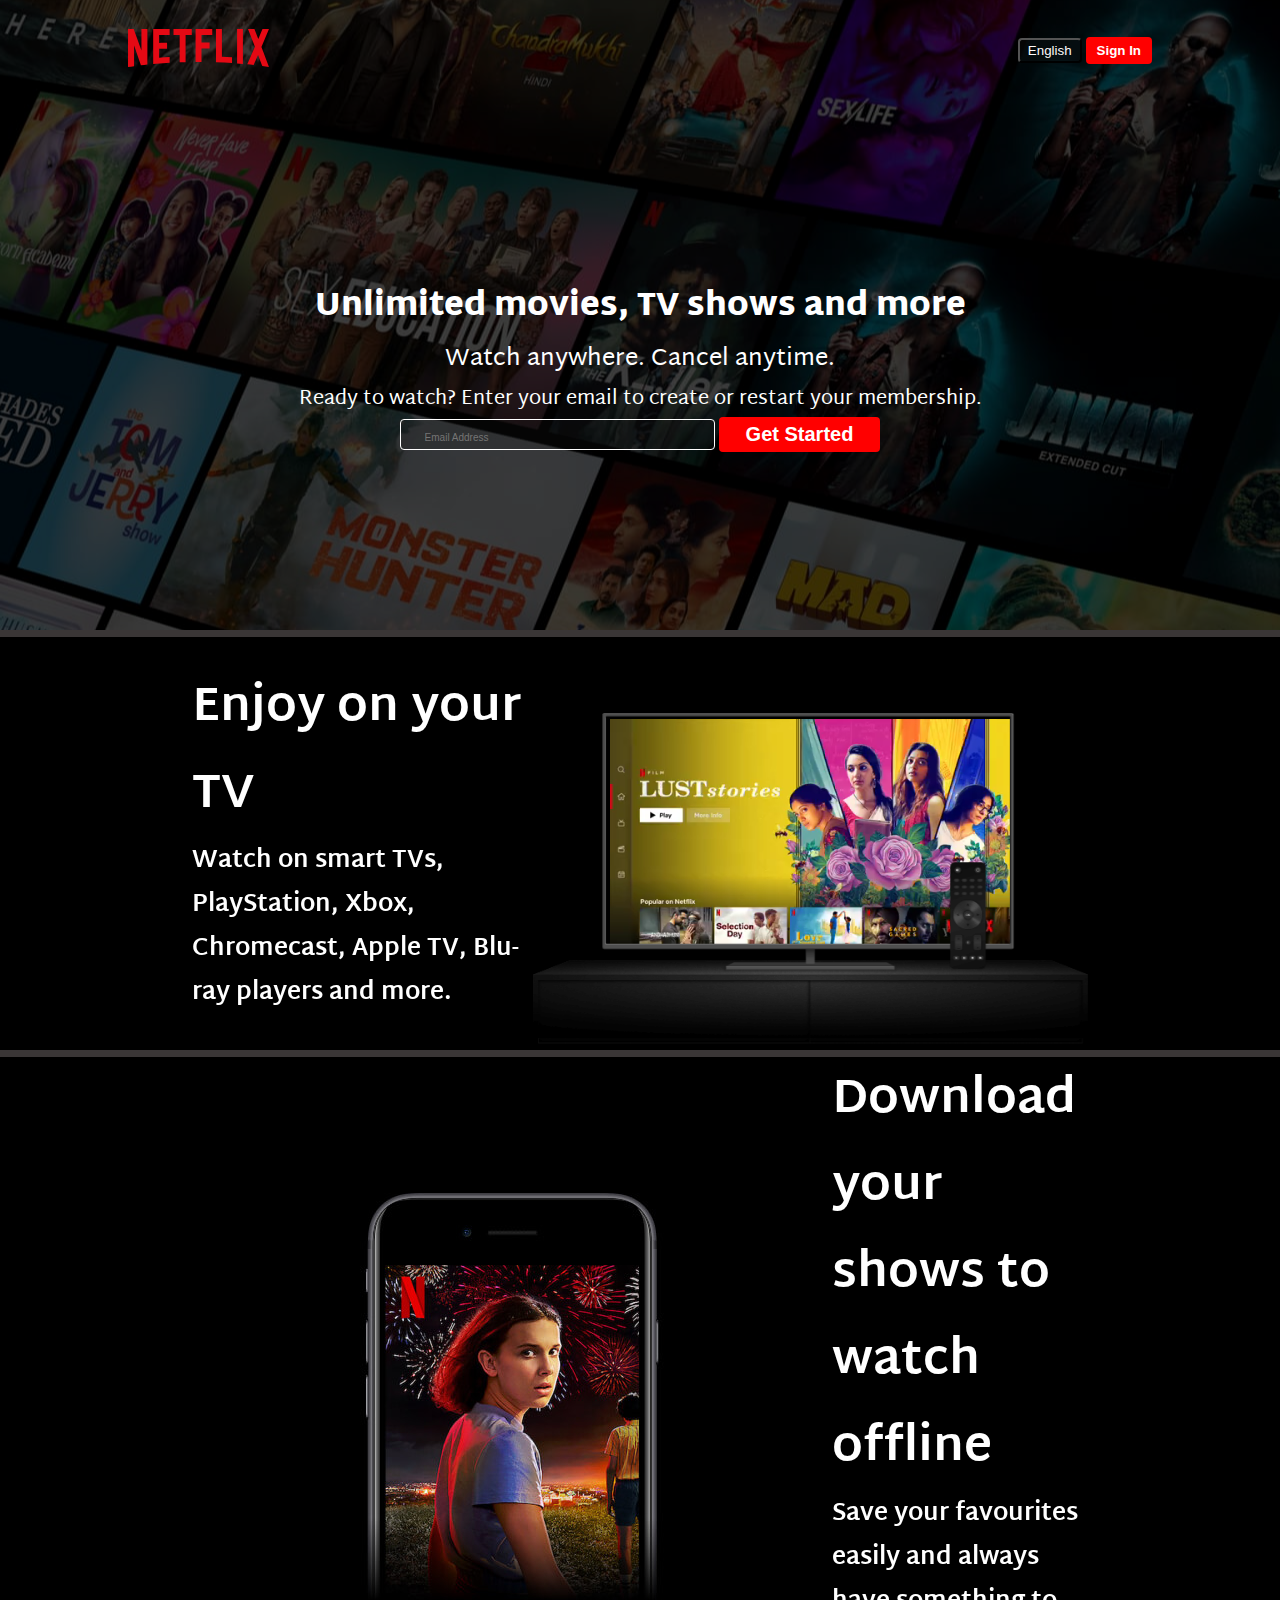
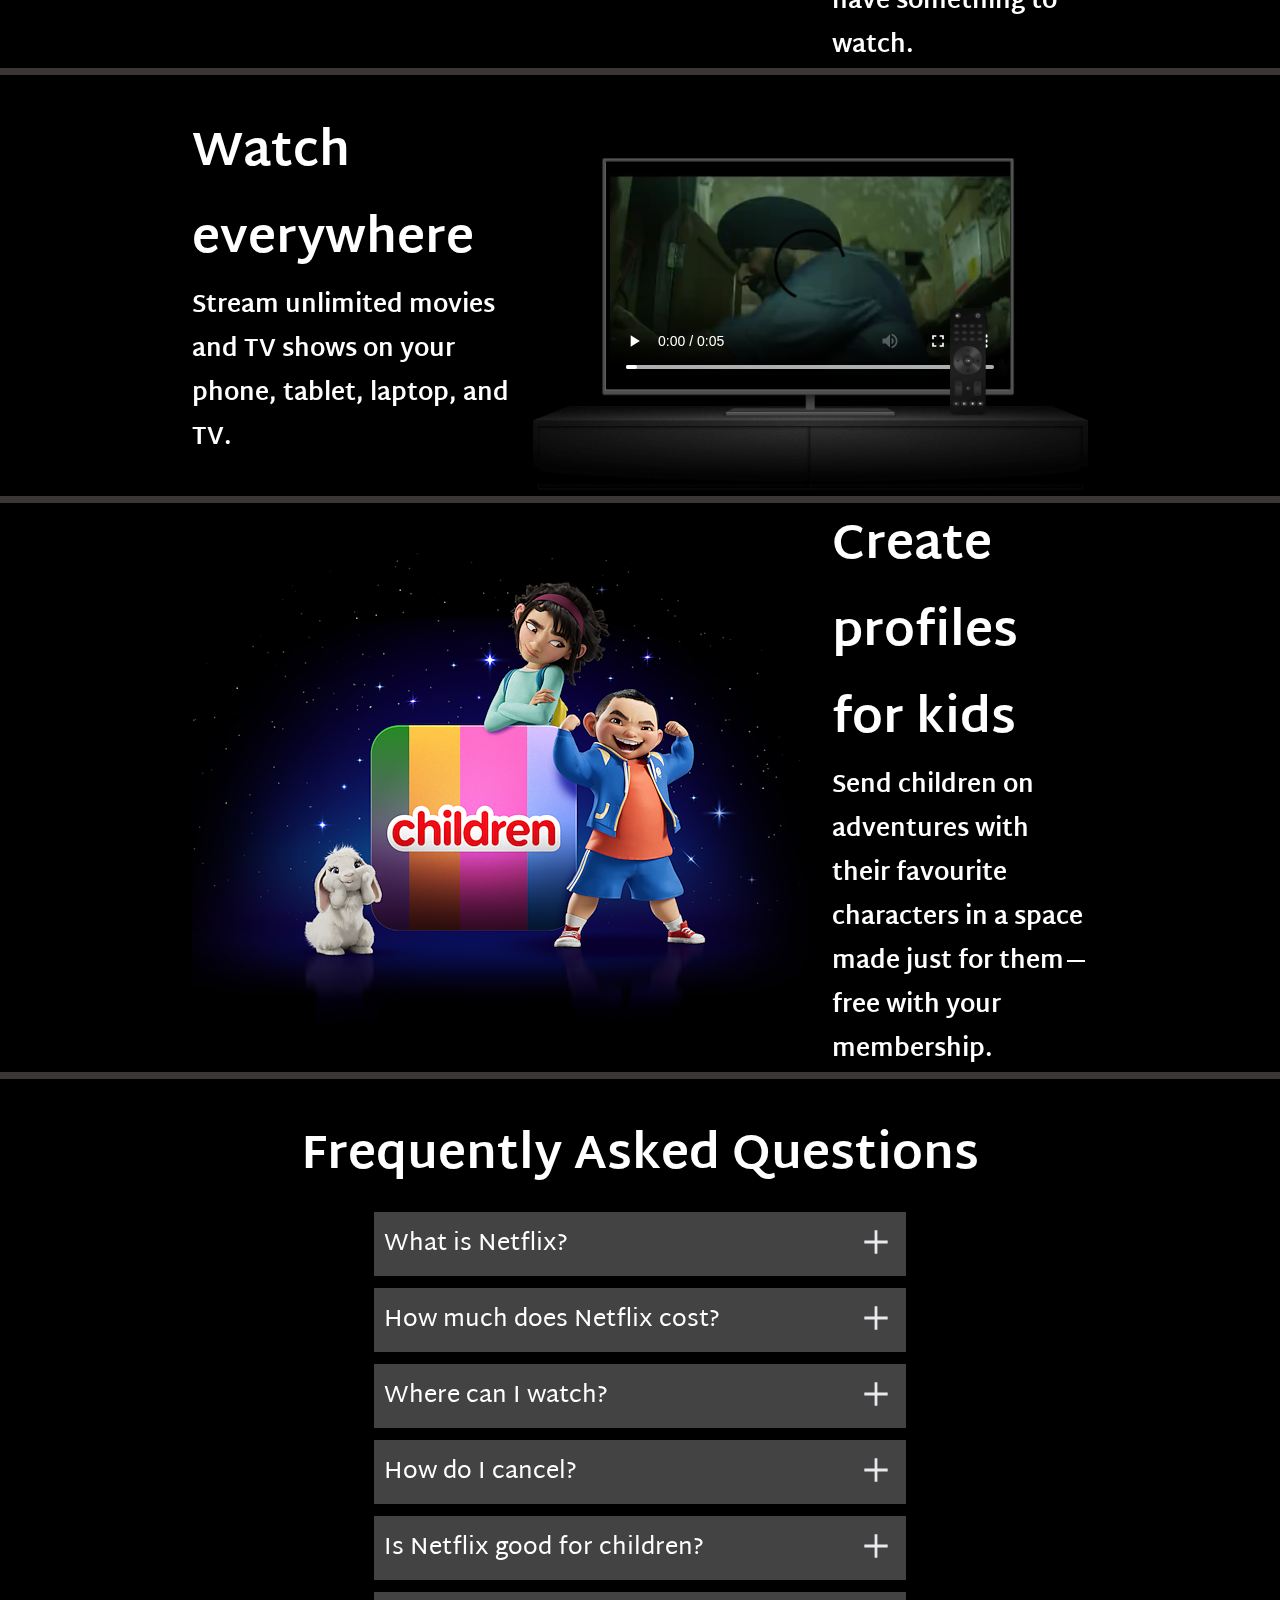
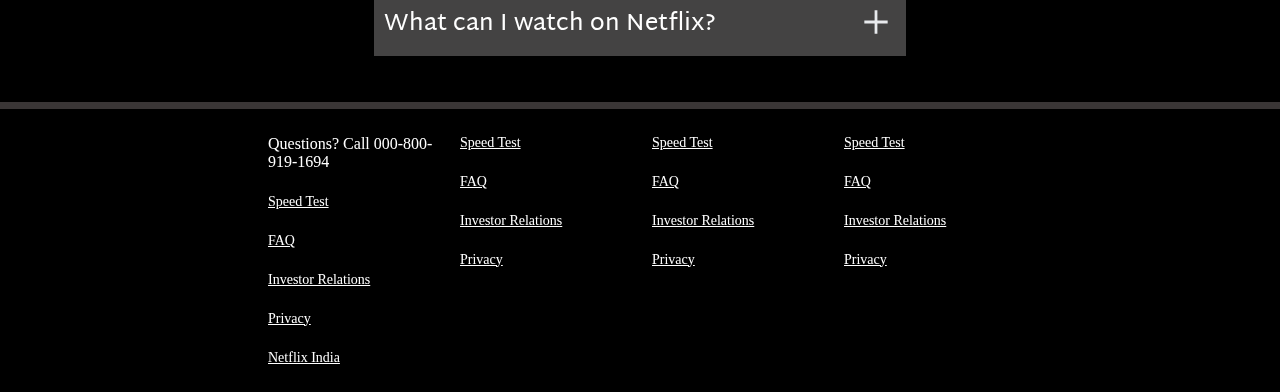
==== index.html @ e4631944 "Initial commit" ====
<!DOCTYPE html>
<html lang="en">

<head>
    <meta charset="UTF-8">
    <meta name="viewport" content="width=device-width, initial-scale=1.0">
    <title>Netflix India – Watch TV Shows Online, Watch Movies Online</title>
    <link rel="shortcut icon" href="img/favicon.ico" type="image/x-icon">
    <link rel="stylesheet" href="style.css">
</head>

<body>
    <div class="main">
        <nav>
            <span><img src="img/logo.svg" alt=""></span>
            <div>
                <button class="btn btn-eng ">English</button>
                <button class="btn btn-red-sn">Sign In</button>
            </div>
        </nav>
        <div class="box"></div>
        <div class="hero">
            <span>Unlimited movies, TV shows and more</span>
            <span>Watch anywhere. Cancel anytime.</span>
            <span>Ready to watch? Enter your email to create or restart your membership.</span>
            <div>
                <input type="text" placeholder="Email Address">
                <button class="btn btn-red">Get Started</button>
            </div>
        </div>
        <div class="seprate"></div>
    </div>
    <section class="first">
        <div class="sec1">
            <h1> Enjoy on your TV</h1>
            <span> Watch on smart TVs, PlayStation, Xbox, Chromecast, Apple TV, Blu-ray players and more.</span>
        </div>
        <div class="img1">
            <img src="img/tv.png" alt="IMAGE ONE">
            <video src="vdos/vdo1.mp4 " autoplay loop></video>
        </div>
    </section>
    <div class="seprate"></div>


    <section class=" second">

        <div class="img2">
            <img src="img/girl.jpg" alt="IMAGE two">
        </div>
        <div class="sec2">
            <span> Download your shows to watch offline</span>
            <span> Save your favourites easily and always have something to watch.</span>
        </div>

    </section>
    <div class="seprate"></div>

    <section class="third">
        <div class="sec3">
            <h1> Watch everywhere</h1>
            <span> Stream unlimited movies and TV shows on your phone, tablet, laptop, and TV.</span>
        </div>
        <div class="img3">
            <img src="img/tv.png" alt="IMAGE THREE">
            <video src="vdos/vdo2.mp4 " autoplay loop controls></video>
        </div>
    </section>
    <div class="seprate"></div>

    <section class="fourth">

        <div class="img4">
            <img src="img/chldren.png" alt="IMAGE FOUR">
        </div>
        <div class="sec4">
            <span>Create profiles for kids</span>
            <span> Send children on adventures with their favourite characters in a space made just for them—free with
                your membership.</span>
        </div>

    </section>
    <div class="seprate"></div>
    <section class="faq">
        <h1>Frequently Asked Questions</h1>
        <div class="faqbox">
            <span>What is Netflix?</span>
            <svg xmlns="http://www.w3.org/2000/svg" height="40px" viewBox="0 -960 960 960" width="40px" fill="#e8eaed">
                <path d="M446.67-446.67H200v-66.66h246.67V-760h66.66v246.67H760v66.66H513.33V-200h-66.66v-246.67Z" />
            </svg>
        </div>
        <div class="faqbox">
            <span>How much does Netflix cost?</span>
            <svg xmlns="http://www.w3.org/2000/svg" height="40px" viewBox="0 -960 960 960" width="40px" fill="#e8eaed">
                <path d="M446.67-446.67H200v-66.66h246.67V-760h66.66v246.67H760v66.66H513.33V-200h-66.66v-246.67Z" />
            </svg>
        </div>
        <div class="faqbox">
            <span>Where can I watch?</span>
            <svg xmlns="http://www.w3.org/2000/svg" height="40px" viewBox="0 -960 960 960" width="40px" fill="#e8eaed">
                <path d="M446.67-446.67H200v-66.66h246.67V-760h66.66v246.67H760v66.66H513.33V-200h-66.66v-246.67Z" />
            </svg>
        </div>
        <div class="faqbox">
            <span>How do I cancel?</span>
            <svg xmlns="http://www.w3.org/2000/svg" height="40px" viewBox="0 -960 960 960" width="40px" fill="#e8eaed">
                <path d="M446.67-446.67H200v-66.66h246.67V-760h66.66v246.67H760v66.66H513.33V-200h-66.66v-246.67Z" />
            </svg>
        </div>
        <div class="faqbox">
            <span>Is Netflix good for children?</span>
            <svg xmlns="http://www.w3.org/2000/svg" height="40px" viewBox="0 -960 960 960" width="40px" fill="#e8eaed">
                <path d="M446.67-446.67H200v-66.66h246.67V-760h66.66v246.67H760v66.66H513.33V-200h-66.66v-246.67Z" />
            </svg>
        </div>
        <div class="faqbox">
            <span>What can I watch on Netflix?</span>
            <svg xmlns="http://www.w3.org/2000/svg" height="40px" viewBox="0 -960 960 960" width="40px" fill="#e8eaed">
                <path d="M446.67-446.67H200v-66.66h246.67V-760h66.66v246.67H760v66.66H513.33V-200h-66.66v-246.67Z" />
            </svg>
        </div>
    </section>
    <div class="seprate"></div>
    <footer>
        <div class="footer">

            <div class="footer-item">
                <span>Questions? Call 000-800-919-1694</span>
                <a href="Questions? Call 000-800-919-1694">Speed Test</a>
                <a href="FAQ">FAQ</a>
                <a href="Investor Relations">Investor Relations</a>
                <a href="Privacy">Privacy</a>
                <a href="Privacy">Netflix India</a>
            </div>
            <div class="footer-item">
                <a href="Questions? Call 000-800-919-1694">Speed Test</a>
                <a href="FAQ">FAQ</a>
                <a href="Investor Relations">Investor Relations</a>
                <a href="Privacy">Privacy</a>
            </div>
            <div class="footer-item">
                <a href="Questions? Call 000-800-919-1694">Speed Test</a>
                <a href="FAQ">FAQ</a>
                <a href="Investor Relations">Investor Relations</a>
                <a href="Privacy">Privacy</a>
            </div>
            <div class="footer-item">
                <a href="Questions? Call 000-800-919-1694">Speed Test</a>
                <a href="FAQ">FAQ</a>
                <a href="Investor Relations">Investor Relations</a>
                <a href="Privacy">Privacy</a>
            </div>

        </div>
    </footer>
</body>

</html>
---- style.css ----
@import url('https://fonts.googleapis.com/css2?family=Martel+Sans:wght@200;300;400;600;700;800;900&display=swap');
@import url('https://fonts.googleapis.com/css2?family=Poppins:ital,wght@0,100;0,200;0,300;0,400;0,500;0,600;0,700;0,800;0,900;1,100;1,200;1,300;1,400;1,500;1,600;1,700;1,800;1,900&display=swap');

* {
    margin: 0;
    padding: 0;
    /* font-family: "Poppins", sans-serif;
    font-weight: 400;
    font-style: normal; */
}

body {
    background-color: black;
}

.main {
    background-image: url(img/bg.jpg);
    background-size: max(1200px 100vw);
    background-position: center center;
    background-repeat: no-repeat;
    height: 70vh;
    position: relative;
}

.main .box {
    height: 70vh;
    width: 100%;
    opacity: 0.69;
    background-color: black;
    position: absolute;
    top: 0;
}

nav img {
    width: 141px;
    color: rgb(229, 9, 20);
    position: relative;
    z-index: 10;
}

nav button {
    position: relative;
    z-index: 10;

}

nav {
    max-width: 80vw;
    margin: auto;
    display: flex;
    justify-content: space-between;
    align-items: center;
    height: 100px;
    padding: 0 18px;
}


.btn {
    padding: 3px 8px;
    font-weight: bold;
    border-radius: 4px;
}

.btn-eng {
    background-color: rgba(23, 23, 23, 0.2);
    color: rgb(255, 251, 251);
    font-weight: lighter;

}

.btn-red-sn {
    background-color: red;
    color: white;
    border: solid red;
    cursor: pointer;
}

.hero {
    height: calc(100% - 100px);
    display: flex;
    justify-content: center;
    align-items: center;
    color: white;
    flex-direction: column;
    position: relative;
    font-family: "Martel Sans", sans-serif;
    font-weight: 600;
    font-style: normal;
    /* gap: 23px; */
    padding: 0 29px;
}

.hero>:nth-child(1) {
    font-weight: 900;
    font-size: 2rem;
    text-align: center;
}

.hero>:nth-child(2) {
    font-weight: 400;
    font-size: 24px;
    text-align: center;
}

.hero>:nth-child(3) {
    font-weight: 400;
    font-size: 20px;
    text-align: center;
}


.main input {
    padding: 3px 24px;
    font-size: 20px;
    background-color: rgba(23, 23, 23, 0.2);
    color: rgb(255, 251, 251);
    border-radius: 4px;
    border: 1px solid white;

}

input::placeholder {
    font-size: 10px;
    text-align: left;
}

.btn-red {
    background-color: red;
    color: white;
    border: solid red;
    padding: 3px 24px;
    font-size: 20px;
    cursor: pointer;
}

.seprate {

    height: 7px;
    background-color: rgb(58, 54, 54);
    z-index: 20;
}

.first {
    display: flex;
    justify-content: center;
    /* align-items: center; */
    max-width: 70vw;
    margin: auto;
    color: white;
    justify-content: center;
    align-items: center;

}


.first .sec1 {
    display: flex;
    flex-direction: column;
    padding: 34px 0;
}

.sec1>:nth-child(1) {
    font-size: 48px;
    font-weight: bolder;
    font-family: "Martel Sans", sans-serif;
}

.sec1>:nth-child(2) {
    font-size: 24px;
    font-weight: bolder;
    font-family: "Martel Sans", sans-serif;
}

.img1 img {
    width: 555px;
    position: relative;
    z-index: -1;
}

.img1 {
    position: relative;
}

.img1 video {
    position: absolute;
    width: 400px;
    top: 89px;
    left: 77px;
    z-index: -2;
}

.second {
    display: flex;
    justify-content: center;
    /* align-items: center; */
    max-width: 70vw;
    margin: auto;
    color: white;
    justify-content: center;
    align-items: center;
}



.second .sec2 {
    display: flex;
    flex-direction: column;
    /* gap: 5px; */
}

.sec2>:nth-child(1) {
    font-size: 48px;
    font-weight: bolder;
    font-family: "Martel Sans", sans-serif;
}

.sec2>:nth-child(2) {
    font-size: 24px;
    font-weight: bolder;
    font-family: "Martel Sans", sans-serif;
}

.third {
    display: flex;
    justify-content: center;
    /* align-items: center; */
    max-width: 70vw;
    margin: auto;
    color: white;
    justify-content: center;
    align-items: center;
}


.third .sec3 {
    display: flex;
    flex-direction: column;
    padding: 34px 0;
}

.sec3>:nth-child(1) {
    font-size: 48px;
    font-weight: bolder;
    font-family: "Martel Sans", sans-serif;
}

.sec3>:nth-child(2) {
    font-size: 24px;
    font-weight: bolder;
    font-family: "Martel Sans", sans-serif;
}

.img3 img {
    width: 555px;
    position: relative;
    z-index: -1;
}

.img3 {
    position: relative;
}

.img3 video {
    position: absolute;
    width: 400px;
    top: 89px;
    left: 77px;
    z-index: -2;
}

.fourth {
    display: flex;
    justify-content: center;
    /* align-items: center; */
    max-width: 70vw;
    margin: auto;
    color: white;
    justify-content: center;
    align-items: center;
}



.fourth .sec4 {
    display: flex;
    flex-direction: column;


}

.sec4>:nth-child(1) {
    font-size: 48px;
    font-weight: bolder;
    font-family: "Martel Sans", sans-serif;
}

.sec4>:nth-child(2) {
    font-size: 24px;
    font-weight: bolder;
    font-family: "Martel Sans", sans-serif;
}

.faq {
    background-color: black;
    color: white;
    padding: 34px;
    font-family: "Martel Sans", sans-serif;

}

.faq h1 {
    text-align: center;
    font-size: 48px;
}

.faqbox {
    display: flex;
    justify-content: space-between;
    background-color: rgb(68, 67, 67);
    color: white;
    padding: 10px;
    max-width: 40vw;
    margin: 12px auto;
    cursor: pointer;
    font-size: 24px;
    /* font-family: "Martel Sans", sans-serif; */
}

.faqbox span {
    font-family: "Martel Sans", sans-serif;
}

.faqbox:hover {
    background-color: rgb(87, 84, 84);
}

footer {
    color: white;
    padding: 14px;
}

.footer {
    display: grid;
    grid-template-columns: 1fr 1fr 1fr 1fr;
    color: white;
    max-width: 60vw;
    margin: auto;
}


.footer-item {
    display: flex;
    flex-direction: column;
    padding: 12px;
    gap: 23px;
}

.footer a {
    /* text-decoration: none; */
    color: white;
    font-size: 14px;

}

@media screen and (max-width:753px) {
    .first {
        flex-wrap: wrap;
    }

    .img1 img {
        width: 250px;
    }

    .img1 video {
        width: 200px;
        top: 40px;
        left: 33px;
       
    }
    .hero>:nth-child(1) {
        font-size: 32px;
    }
    .hero>:nth-child(2) {
        font-size: 18px;
    }
    .hero>:nth-child(3) {
        font-size: 18px;
    }
    nav {
            max-width: 90vw;
        }
     .hero .btn{
        margin: 12px;
        padding: 3px 24px;
        display: flex;
        justify-content: center;
        align-items: center;
        flex-direction: column;
        gap: 16px;
        
     }  
}
@media screen and (max-width:753px) {
    .second {
        flex-wrap: wrap;
    }
}
@media screen and (max-width:753px) {
    .third {
        flex-wrap: wrap;
    }
    .img3 img {
        width: 250px;
    }

    .img3 video {
        width: 200px;
        top: 40px;
        left: 33px;
       
    }
}
@media screen and (max-width:753px) {
    .fourth {
        flex-wrap: wrap;
    }
}
@media screen and (max-width:753px) {
    .footer {
        display: grid;
        grid-template-columns: 1fr 1fr;
    }
}
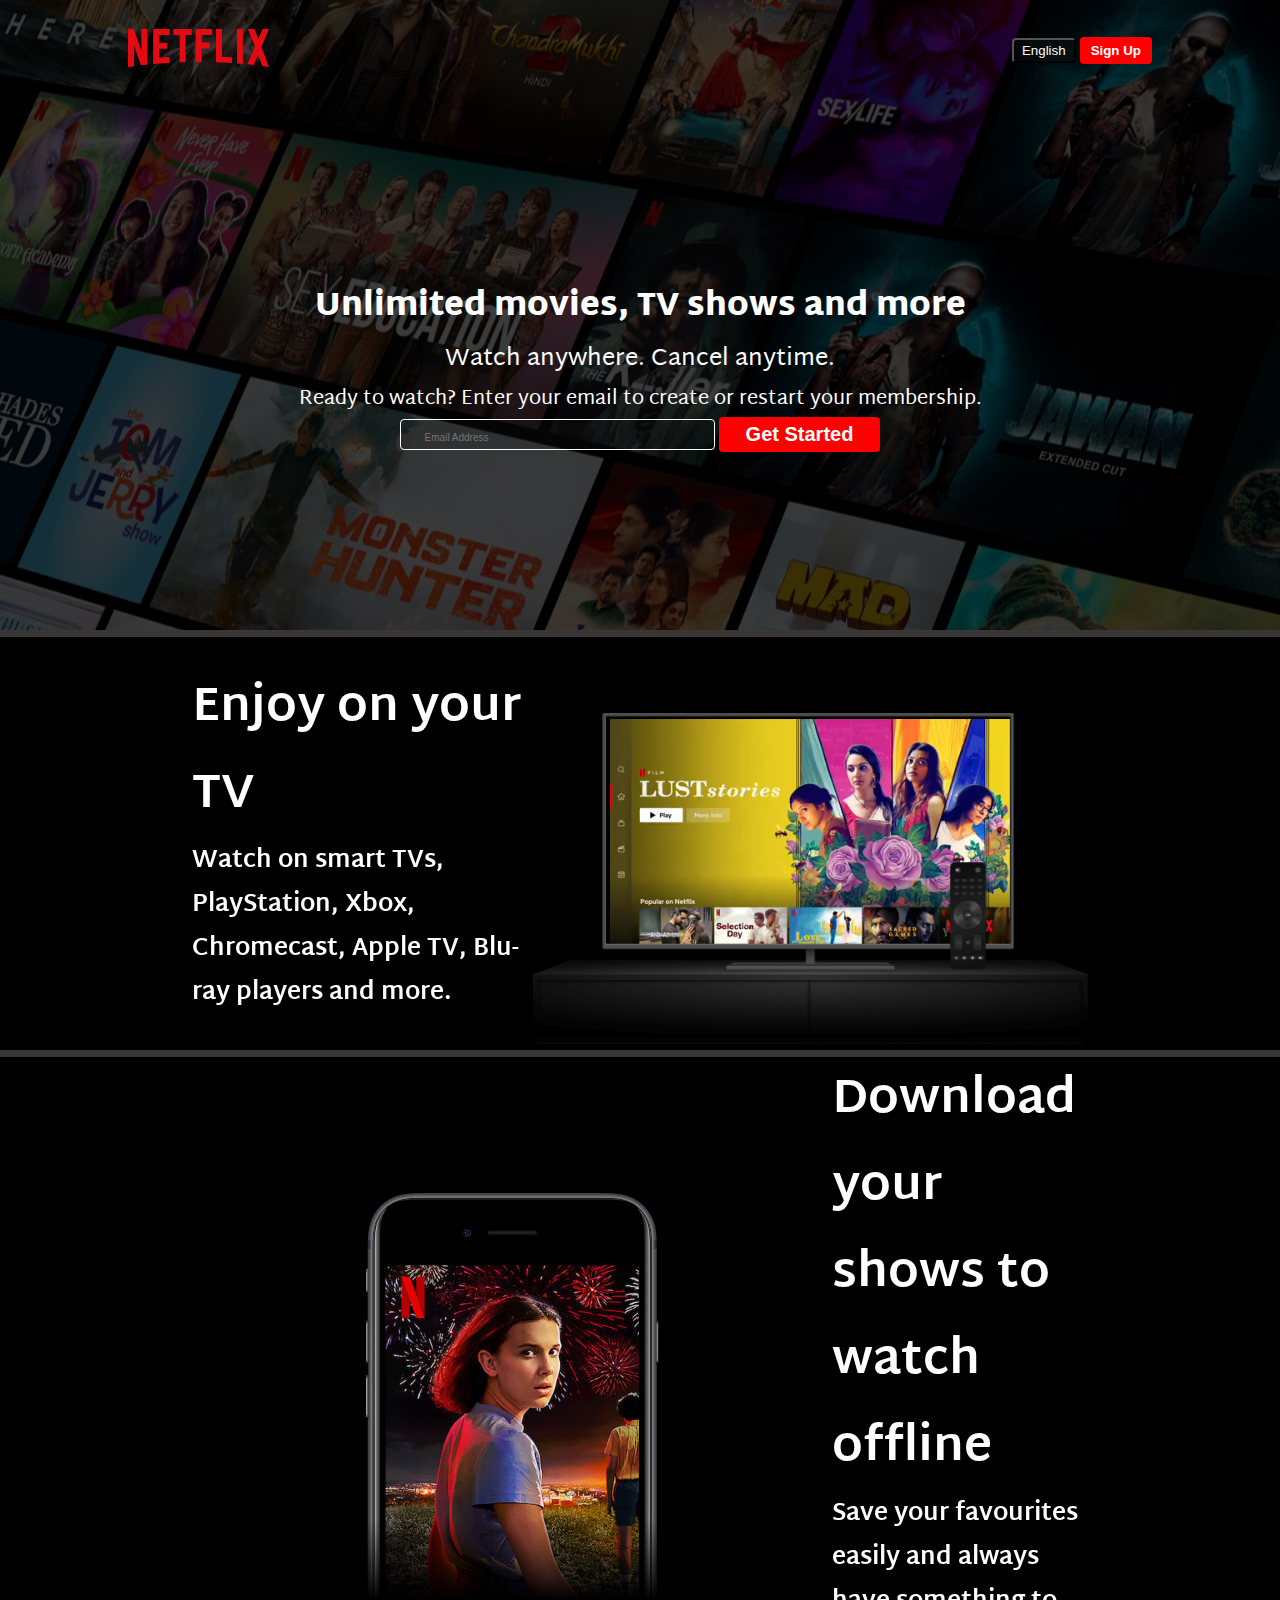
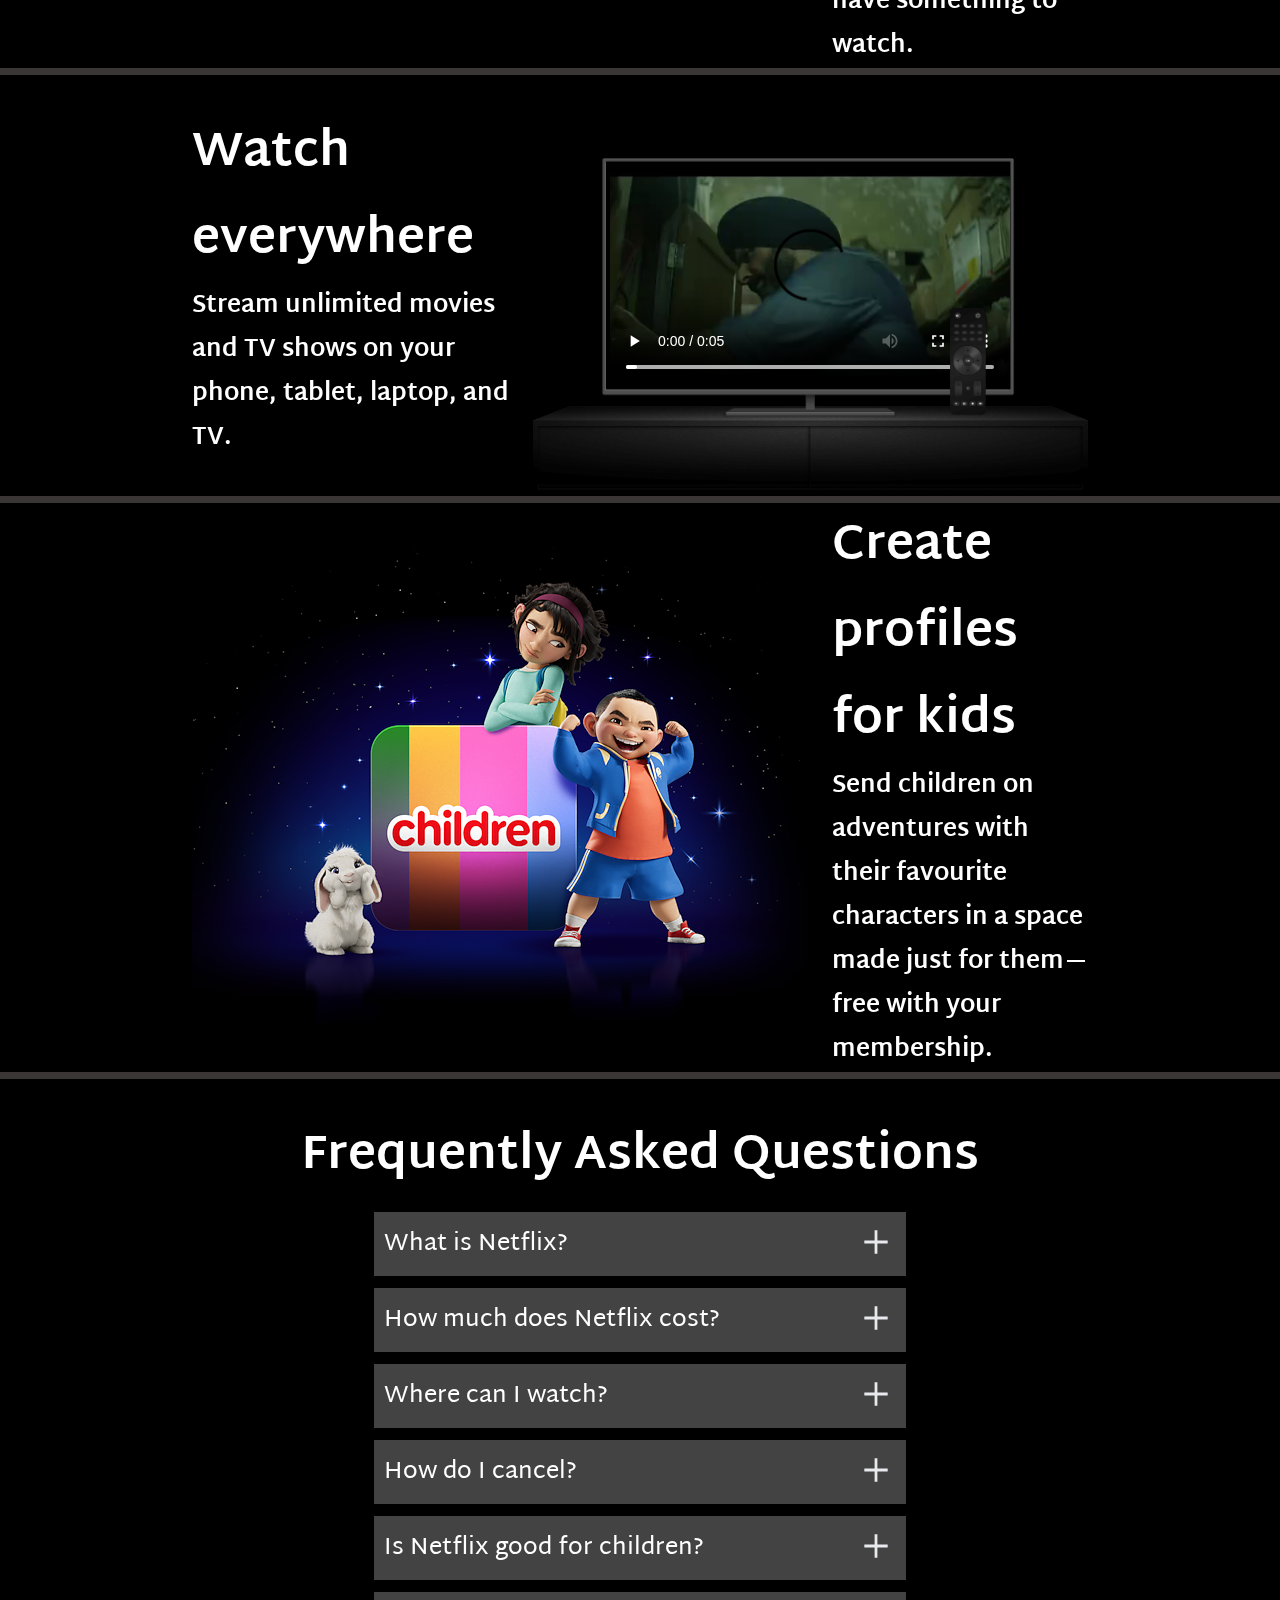
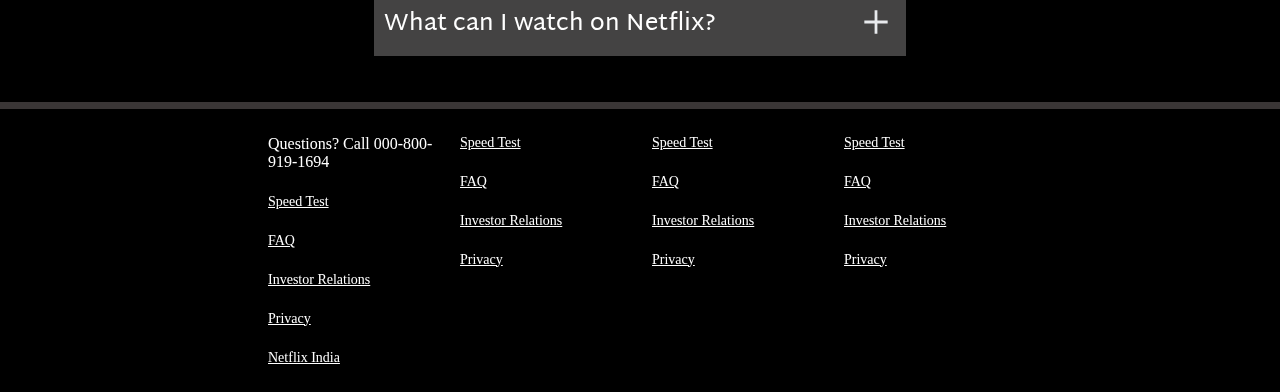
==== commit 6e919a7e: "change Sign In to sign Up" ====
--- a/index.html
+++ b/index.html
@@ -15,7 +15,7 @@
             <span><img src="img/logo.svg" alt=""></span>
             <div>
                 <button class="btn btn-eng ">English</button>
-                <button class="btn btn-red-sn">Sign In</button>
+                <button class="btn btn-red-sn">Sign Up</button>
             </div>
         </nav>
         <div class="box"></div>
